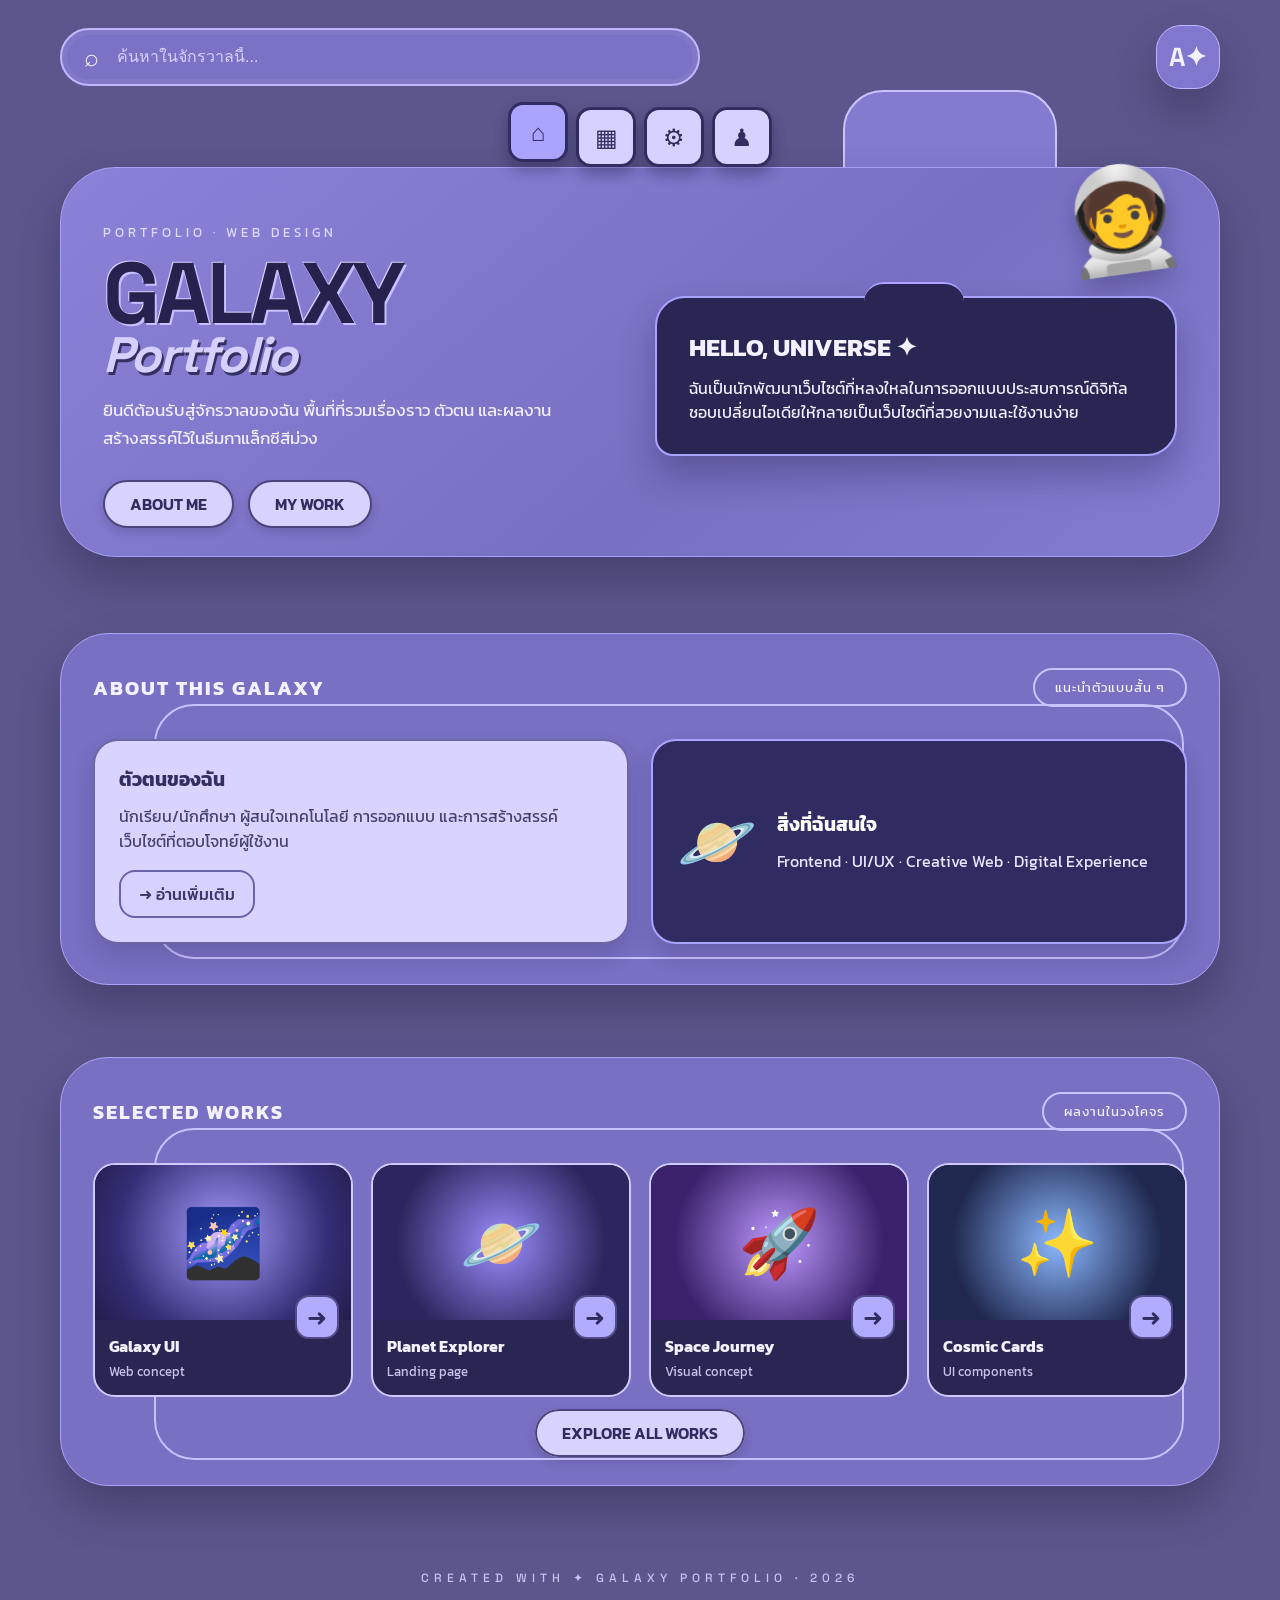
==== index.html @ 37b69501 "Add files via upload" ====
<!doctype html>
<html lang="th"><head><meta charset="utf-8"><meta name="viewport" content="width=device-width, initial-scale=1">
<title>Home | Galaxy Portfolio</title><meta name="description" content="A purple galaxy-inspired personal portfolio.">
<link rel="stylesheet" href="style.css"></head><body><div class="wrap"><div class="topbar"><label class="search"><span>⌕</span><input type="search" placeholder="ค้นหาในจักรวาลนี้..." aria-label="ค้นหา"></label><a class="brandmark" href="index.html" aria-label="หน้าแรก">A✦</a></div>
    <nav class="nav" aria-label="เมนูหลัก">
    <a class="active" href="index.html" title="Home">⌂</a>
    <a class="" href="about.html" title="About me">▦</a>
    <a class="" href="mywork.html" title="My work">⚙</a>
    <a href="about.html#contact" title="Contact">♟</a></nav>
<main>
<section class="hero">
<div><div class="eyebrow">PORTFOLIO · WEB DESIGN</div><h1>GALAXY<span>Portfolio</span></h1>
<p>ยินดีต้อนรับสู่จักรวาลของฉัน พื้นที่ที่รวมเรื่องราว ตัวตน และผลงานสร้างสรรค์ไว้ในธีมกาแล็กซีสีม่วง</p>
<div class="buttons"><a class="pill" href="about.html">ABOUT ME</a><a class="pill" href="mywork.html">MY WORK</a></div></div>
<div class="hero-card"><h2>HELLO, UNIVERSE ✦</h2><p>ฉันเป็นนักพัฒนาเว็บไซต์ที่หลงใหลในการออกแบบประสบการณ์ดิจิทัล ชอบเปลี่ยนไอเดียให้กลายเป็นเว็บไซต์ที่สวยงามและใช้งานง่าย</p></div>
<div class="astronaut" aria-hidden="true">🧑‍🚀</div>
</section>
<section class="section"><div class="section-head"><h2>ABOUT THIS GALAXY</h2><span class="outline-label">แนะนำตัวแบบสั้น ๆ</span></div>
<div class="feature-grid"><div class="bubble"><h3>ตัวตนของฉัน</h3><p>นักเรียน/นักศึกษา ผู้สนใจเทคโนโลยี การออกแบบ และการสร้างสรรค์เว็บไซต์ที่ตอบโจทย์ผู้ใช้งาน</p><a class="arrow-link" href="about.html">➜ อ่านเพิ่มเติม</a></div>
<div class="bubble dark feature"><span class="feature-icon">🪐</span><div><h3>สิ่งที่ฉันสนใจ</h3><p>Frontend · UI/UX · Creative Web · Digital Experience</p></div></div></div></section>
<section class="section"><div class="section-head"><h2>SELECTED WORKS</h2><span class="outline-label">ผลงานในวงโคจร</span></div>
<div class="gallery">
<article class="work-card"><div class="work-art">🌌</div><div class="work-info"><h3>Galaxy UI</h3><p>Web concept</p></div><a class="round-arrow" href="mywork.html" aria-label="ดูผลงาน">➜</a></article>
<article class="work-card"><div class="work-art">🪐</div><div class="work-info"><h3>Planet Explorer</h3><p>Landing page</p></div><a class="round-arrow" href="mywork.html" aria-label="ดูผลงาน">➜</a></article>
<article class="work-card"><div class="work-art">🚀</div><div class="work-info"><h3>Space Journey</h3><p>Visual concept</p></div><a class="round-arrow" href="mywork.html" aria-label="ดูผลงาน">➜</a></article>
<article class="work-card"><div class="work-art">✨</div><div class="work-info"><h3>Cosmic Cards</h3><p>UI components</p></div><a class="round-arrow" href="mywork.html" aria-label="ดูผลงาน">➜</a></article>
</div><div style="text-align:center;margin-top:24px"><a class="pill" href="mywork.html">EXPLORE ALL WORKS</a></div></section>
</main><footer>CREATED WITH ✦ GALAXY PORTFOLIO · <span data-year></span></footer></div><script src="script.js"></script></body></html>
---- style.css ----
@import url('https://fonts.googleapis.com/css2?family=Kanit:wght@300;400;500;600;700&family=Space+Grotesk:wght@400;500;600;700&display=swap');
:root{--bg:#5b568b;--panel:#827bd0;--panel2:#7770c3;--deep:#292653;--line:#c8c4ff;--text:#f3f0ff;--muted:#d4d0f3;--light:#d9d5ff;--shadow:0 22px 42px #28234c66}
*{box-sizing:border-box}html{scroll-behavior:smooth}body{margin:0;background:var(--bg);color:var(--text);font-family:'Kanit',sans-serif;overflow-x:hidden}
a{color:inherit;text-decoration:none}button{font:inherit;cursor:pointer}
.wrap{width:min(1160px,92%);margin:auto}.topbar{display:flex;align-items:center;gap:14px;padding:25px 0 18px}
.search{height:58px;flex:1;max-width:640px;border:2px solid #bdb8ff;border-radius:40px;background:#7a73c5;display:flex;align-items:center;padding:0 22px;box-shadow:inset 0 0 0 5px #ffffff0b}
.search span{font-size:25px;margin-right:16px}.search input{background:transparent;border:0;outline:0;color:white;width:100%;font-size:16px}.search input::placeholder{color:#d6d1ff}
.brandmark{margin-left:auto;width:64px;height:64px;border-radius:25px;background:#7f78ce;border:1px solid #bcb7ff;display:grid;place-items:center;font:700 26px 'Space Grotesk';box-shadow:var(--shadow)}
.nav{display:flex;gap:8px;justify-content:center;margin:0 auto;position:relative;z-index:5}.nav a{background:#d6d2ff;color:#302d60;width:60px;height:60px;border:3px solid #302d60;border-radius:15px;display:grid;place-items:center;font-size:24px;box-shadow:0 8px 14px #201d4660;transition:.2s}.nav a:hover,.nav a.active{transform:translateY(-5px);background:#aaa4ff}
.hero{position:relative;margin:0 0 76px;padding:55px 42px 28px;border-radius:55px;background:linear-gradient(140deg,#8982d8,#7770c2 60%,#827bd0);border:1px solid #a7a1f4;box-shadow:var(--shadow);min-height:390px;display:grid;grid-template-columns:1fr 1fr;gap:30px;align-items:center}
.hero:before{content:"";position:absolute;right:14%;top:-78px;width:210px;height:150px;border-radius:40px;background:var(--panel);border:2px solid var(--line);z-index:-1}
.eyebrow{letter-spacing:4px;font-size:13px;color:#dcd8ff;text-transform:uppercase}.hero h1{font:700 clamp(48px,7vw,86px)/.92 'Space Grotesk';letter-spacing:-4px;margin:12px 0 16px;color:#25234e;text-shadow:2px 2px #c5c0ff,-1px -1px #d7d2ff}.hero h1 span{display:block;color:#d5d0ff;font-style:italic;font-size:.58em;letter-spacing:-2px;text-shadow:2px 3px #34305f}
.hero p{max-width:500px;color:#f1edff;font-size:17px;line-height:1.65}.hero-card{background:var(--deep);border:2px solid #a9a3ff;border-radius:30px 30px 30px 18px;padding:30px 32px;box-shadow:0 20px 35px #25214d55;position:relative}.hero-card:before{content:"";position:absolute;top:-16px;left:40%;width:100px;height:25px;background:var(--deep);border-top:2px solid #a9a3ff;border-radius:20px 20px 0 0}
.hero-card h2{font-size:25px;margin:0 0 10px}.hero-card p{margin:0;font-size:16px;line-height:1.5}.buttons{display:flex;gap:14px;flex-wrap:wrap;margin-top:28px}.pill{padding:10px 25px;border-radius:30px;border:2px solid #4a467c;background:#d7d3ff;color:#302d60;font-weight:600;box-shadow:0 5px 10px #29244a30;transition:.2s}.pill:hover{transform:translateY(-3px);background:#fff}
.astronaut{position:absolute;right:3%;top:-25px;font-size:100px;filter:drop-shadow(0 12px 12px #29234d55);transform:rotate(-8deg)}
.section{position:relative;margin:0 0 72px;padding:34px 32px 40px;background:var(--panel2);border:1px solid #aaa4f5;border-radius:48px;box-shadow:var(--shadow)}.section:before{content:"";position:absolute;left:8%;right:3%;top:70px;bottom:25px;border:2px solid #c6c1ff;border-radius:40px;pointer-events:none}
.section-head{display:flex;align-items:center;justify-content:space-between;gap:20px;margin:0 0 32px;position:relative;z-index:1}.section-head h2{font-size:20px;letter-spacing:2px;margin:0}.outline-label{border:2px solid #c8c4ff;border-radius:30px;padding:8px 20px;text-align:center;font-size:13px;letter-spacing:1px}
.feature-grid{display:grid;grid-template-columns:1fr 1fr;gap:22px;position:relative;z-index:1}.bubble{background:#d8d4ff;color:#46416e;border:2px solid #6c66a7;border-radius:25px;padding:24px;line-height:1.55;box-shadow:0 12px 22px #29234d30}.bubble.dark{background:#302c61;color:#e8e4ff;border-color:#aaa4ff}.bubble h3{margin:0 0 10px;color:#312e62}.bubble p{margin:0}.bubble.dark h3{color:#fff}
.feature{display:flex;align-items:center;gap:20px}.feature-icon{font-size:64px;flex-shrink:0}.arrow-link{display:inline-flex;align-items:center;gap:10px;margin-top:16px;background:#d6d2ff;color:#3c3869;border:2px solid #6964a7;border-radius:16px;padding:10px 18px;font-weight:500}
.gallery{display:grid;grid-template-columns:repeat(4,1fr);gap:18px;position:relative;z-index:1}.work-card{background:#292653;border:2px solid #d0cbff;border-radius:22px;overflow:hidden;min-height:230px;position:relative;transition:.25s}.work-card:hover{transform:translateY(-6px)}.work-art{height:155px;display:grid;place-items:center;font-size:66px;background:radial-gradient(circle at 50% 45%,#a69dff,#342e76 68%,#211e4b)}.work-card:nth-child(2) .work-art{background:radial-gradient(circle,#9c8cff,#2b265d 70%)}.work-card:nth-child(3) .work-art{background:radial-gradient(circle,#bd9aff,#3c226d 70%)}.work-card:nth-child(4) .work-art{background:radial-gradient(circle,#8bb8ff,#20284f 70%)}.work-info{padding:14px}.work-info h3{margin:0;font-size:16px}.work-info p{margin:4px 0 0;color:#c6c1ed;font-size:13px}.round-arrow{position:absolute;right:12px;top:130px;background:#b2acff;color:#302c60;width:44px;height:44px;border-radius:14px;display:grid;place-items:center;font-size:24px;border:2px solid #514c87}
footer{text-align:center;padding:12px 0 40px;color:#c7c2f0;letter-spacing:5px;font:500 12px 'Space Grotesk'}
.about-layout{display:grid;grid-template-columns:.8fr 1.2fr;gap:26px;position:relative;z-index:1}.profile{background:#d8d4ff;color:#373362;border-radius:28px;padding:25px;text-align:center;border:2px solid #6c66a7}.avatar{width:150px;height:150px;margin:0 auto 16px;border-radius:50%;background:radial-gradient(circle at 35% 30%,#e6e2ff,#827bd0 65%,#322d64);border:5px solid #fff;display:grid;place-items:center;font-size:75px}.profile h2{margin:0}.profile p{margin:6px 0}.skills{display:flex;flex-wrap:wrap;gap:9px;margin-top:18px}.skills span{background:#332e65;color:#e8e4ff;border-radius:20px;padding:6px 12px;font-size:13px}.timeline{display:grid;gap:14px}.timeline article{background:#302c61;border:1px solid #a9a3ff;border-radius:22px;padding:20px}.timeline h3{margin:0 0 6px}.timeline p{margin:0;color:#d7d2ff;line-height:1.5}
.project-grid{grid-template-columns:repeat(3,1fr)}.project-grid .work-card{min-height:300px}.project-grid .work-art{height:200px;font-size:80px}
@media(max-width:760px){.topbar{padding-top:16px}.brandmark{width:52px;height:52px}.hero{grid-template-columns:1fr;padding:40px 24px 28px;border-radius:34px;margin-bottom:60px}.hero h1{font-size:60px}.hero-card{padding:24px}.astronaut{font-size:72px;right:4%;top:-30px}.section{padding:26px 18px 30px;border-radius:32px}.section-head{align-items:flex-start;flex-direction:column}.feature-grid,.about-layout{grid-template-columns:1fr}.gallery{grid-template-columns:repeat(2,1fr)}.project-grid{grid-template-columns:1fr 1fr}.section:before{top:95px}.nav a{width:53px;height:53px}.work-card{min-height:210px}}
@media(max-width:440px){.search{height:50px;padding:0 14px}.search span{margin-right:8px}.hero h1{font-size:48px;letter-spacing:-2px}.gallery,.project-grid{grid-template-columns:1fr 1fr}.work-art{height:125px}.work-card{min-height:190px}.feature{align-items:flex-start}.feature-icon{font-size:45px}}
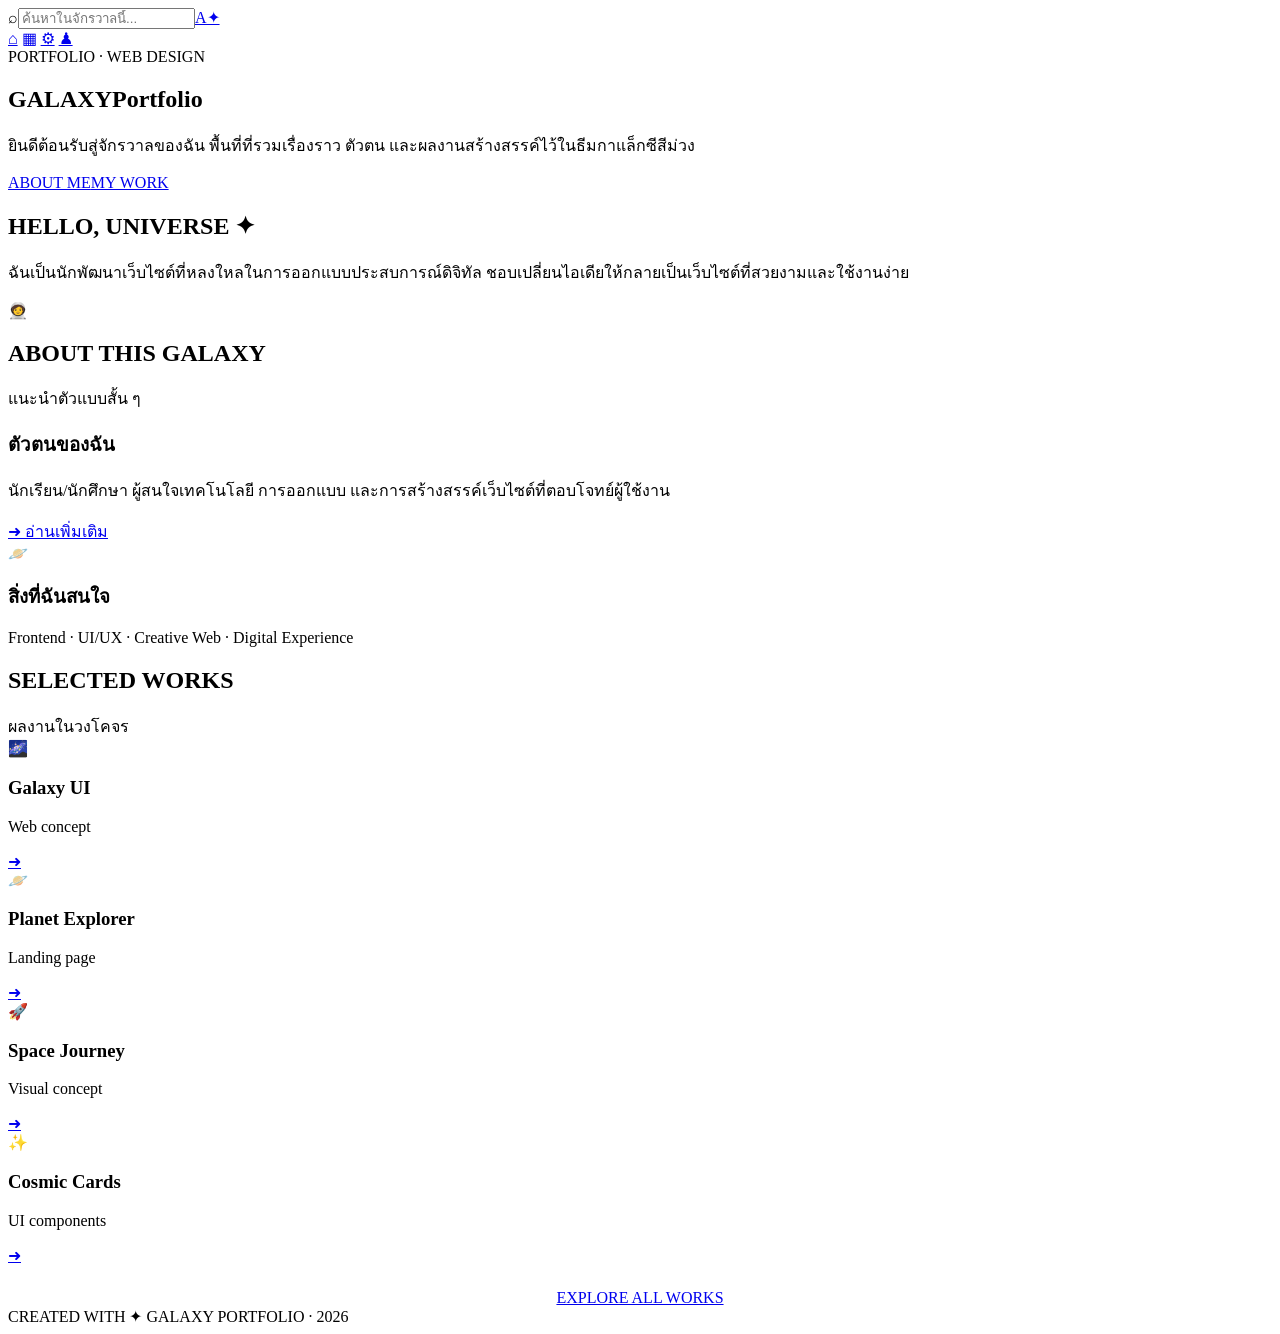
==== commit 6a972089: "Add files via upload" ====
--- a/style.css
+++ b/style.css
@@ -1,25 +1,20 @@
-@import url('https://fonts.googleapis.com/css2?family=Kanit:wght@300;400;500;600;700&family=Space+Grotesk:wght@400;500;600;700&display=swap');
-:root{--bg:#5b568b;--panel:#827bd0;--panel2:#7770c3;--deep:#292653;--line:#c8c4ff;--text:#f3f0ff;--muted:#d4d0f3;--light:#d9d5ff;--shadow:0 22px 42px #28234c66}
-*{box-sizing:border-box}html{scroll-behavior:smooth}body{margin:0;background:var(--bg);color:var(--text);font-family:'Kanit',sans-serif;overflow-x:hidden}
-a{color:inherit;text-decoration:none}button{font:inherit;cursor:pointer}
-.wrap{width:min(1160px,92%);margin:auto}.topbar{display:flex;align-items:center;gap:14px;padding:25px 0 18px}
-.search{height:58px;flex:1;max-width:640px;border:2px solid #bdb8ff;border-radius:40px;background:#7a73c5;display:flex;align-items:center;padding:0 22px;box-shadow:inset 0 0 0 5px #ffffff0b}
-.search span{font-size:25px;margin-right:16px}.search input{background:transparent;border:0;outline:0;color:white;width:100%;font-size:16px}.search input::placeholder{color:#d6d1ff}
-.brandmark{margin-left:auto;width:64px;height:64px;border-radius:25px;background:#7f78ce;border:1px solid #bcb7ff;display:grid;place-items:center;font:700 26px 'Space Grotesk';box-shadow:var(--shadow)}
-.nav{display:flex;gap:8px;justify-content:center;margin:0 auto;position:relative;z-index:5}.nav a{background:#d6d2ff;color:#302d60;width:60px;height:60px;border:3px solid #302d60;border-radius:15px;display:grid;place-items:center;font-size:24px;box-shadow:0 8px 14px #201d4660;transition:.2s}.nav a:hover,.nav a.active{transform:translateY(-5px);background:#aaa4ff}
-.hero{position:relative;margin:0 0 76px;padding:55px 42px 28px;border-radius:55px;background:linear-gradient(140deg,#8982d8,#7770c2 60%,#827bd0);border:1px solid #a7a1f4;box-shadow:var(--shadow);min-height:390px;display:grid;grid-template-columns:1fr 1fr;gap:30px;align-items:center}
-.hero:before{content:"";position:absolute;right:14%;top:-78px;width:210px;height:150px;border-radius:40px;background:var(--panel);border:2px solid var(--line);z-index:-1}
-.eyebrow{letter-spacing:4px;font-size:13px;color:#dcd8ff;text-transform:uppercase}.hero h1{font:700 clamp(48px,7vw,86px)/.92 'Space Grotesk';letter-spacing:-4px;margin:12px 0 16px;color:#25234e;text-shadow:2px 2px #c5c0ff,-1px -1px #d7d2ff}.hero h1 span{display:block;color:#d5d0ff;font-style:italic;font-size:.58em;letter-spacing:-2px;text-shadow:2px 3px #34305f}
-.hero p{max-width:500px;color:#f1edff;font-size:17px;line-height:1.65}.hero-card{background:var(--deep);border:2px solid #a9a3ff;border-radius:30px 30px 30px 18px;padding:30px 32px;box-shadow:0 20px 35px #25214d55;position:relative}.hero-card:before{content:"";position:absolute;top:-16px;left:40%;width:100px;height:25px;background:var(--deep);border-top:2px solid #a9a3ff;border-radius:20px 20px 0 0}
-.hero-card h2{font-size:25px;margin:0 0 10px}.hero-card p{margin:0;font-size:16px;line-height:1.5}.buttons{display:flex;gap:14px;flex-wrap:wrap;margin-top:28px}.pill{padding:10px 25px;border-radius:30px;border:2px solid #4a467c;background:#d7d3ff;color:#302d60;font-weight:600;box-shadow:0 5px 10px #29244a30;transition:.2s}.pill:hover{transform:translateY(-3px);background:#fff}
-.astronaut{position:absolute;right:3%;top:-25px;font-size:100px;filter:drop-shadow(0 12px 12px #29234d55);transform:rotate(-8deg)}
-.section{position:relative;margin:0 0 72px;padding:34px 32px 40px;background:var(--panel2);border:1px solid #aaa4f5;border-radius:48px;box-shadow:var(--shadow)}.section:before{content:"";position:absolute;left:8%;right:3%;top:70px;bottom:25px;border:2px solid #c6c1ff;border-radius:40px;pointer-events:none}
-.section-head{display:flex;align-items:center;justify-content:space-between;gap:20px;margin:0 0 32px;position:relative;z-index:1}.section-head h2{font-size:20px;letter-spacing:2px;margin:0}.outline-label{border:2px solid #c8c4ff;border-radius:30px;padding:8px 20px;text-align:center;font-size:13px;letter-spacing:1px}
-.feature-grid{display:grid;grid-template-columns:1fr 1fr;gap:22px;position:relative;z-index:1}.bubble{background:#d8d4ff;color:#46416e;border:2px solid #6c66a7;border-radius:25px;padding:24px;line-height:1.55;box-shadow:0 12px 22px #29234d30}.bubble.dark{background:#302c61;color:#e8e4ff;border-color:#aaa4ff}.bubble h3{margin:0 0 10px;color:#312e62}.bubble p{margin:0}.bubble.dark h3{color:#fff}
-.feature{display:flex;align-items:center;gap:20px}.feature-icon{font-size:64px;flex-shrink:0}.arrow-link{display:inline-flex;align-items:center;gap:10px;margin-top:16px;background:#d6d2ff;color:#3c3869;border:2px solid #6964a7;border-radius:16px;padding:10px 18px;font-weight:500}
-.gallery{display:grid;grid-template-columns:repeat(4,1fr);gap:18px;position:relative;z-index:1}.work-card{background:#292653;border:2px solid #d0cbff;border-radius:22px;overflow:hidden;min-height:230px;position:relative;transition:.25s}.work-card:hover{transform:translateY(-6px)}.work-art{height:155px;display:grid;place-items:center;font-size:66px;background:radial-gradient(circle at 50% 45%,#a69dff,#342e76 68%,#211e4b)}.work-card:nth-child(2) .work-art{background:radial-gradient(circle,#9c8cff,#2b265d 70%)}.work-card:nth-child(3) .work-art{background:radial-gradient(circle,#bd9aff,#3c226d 70%)}.work-card:nth-child(4) .work-art{background:radial-gradient(circle,#8bb8ff,#20284f 70%)}.work-info{padding:14px}.work-info h3{margin:0;font-size:16px}.work-info p{margin:4px 0 0;color:#c6c1ed;font-size:13px}.round-arrow{position:absolute;right:12px;top:130px;background:#b2acff;color:#302c60;width:44px;height:44px;border-radius:14px;display:grid;place-items:center;font-size:24px;border:2px solid #514c87}
-footer{text-align:center;padding:12px 0 40px;color:#c7c2f0;letter-spacing:5px;font:500 12px 'Space Grotesk'}
-.about-layout{display:grid;grid-template-columns:.8fr 1.2fr;gap:26px;position:relative;z-index:1}.profile{background:#d8d4ff;color:#373362;border-radius:28px;padding:25px;text-align:center;border:2px solid #6c66a7}.avatar{width:150px;height:150px;margin:0 auto 16px;border-radius:50%;background:radial-gradient(circle at 35% 30%,#e6e2ff,#827bd0 65%,#322d64);border:5px solid #fff;display:grid;place-items:center;font-size:75px}.profile h2{margin:0}.profile p{margin:6px 0}.skills{display:flex;flex-wrap:wrap;gap:9px;margin-top:18px}.skills span{background:#332e65;color:#e8e4ff;border-radius:20px;padding:6px 12px;font-size:13px}.timeline{display:grid;gap:14px}.timeline article{background:#302c61;border:1px solid #a9a3ff;border-radius:22px;padding:20px}.timeline h3{margin:0 0 6px}.timeline p{margin:0;color:#d7d2ff;line-height:1.5}
-.project-grid{grid-template-columns:repeat(3,1fr)}.project-grid .work-card{min-height:300px}.project-grid .work-art{height:200px;font-size:80px}
-@media(max-width:760px){.topbar{padding-top:16px}.brandmark{width:52px;height:52px}.hero{grid-template-columns:1fr;padding:40px 24px 28px;border-radius:34px;margin-bottom:60px}.hero h1{font-size:60px}.hero-card{padding:24px}.astronaut{font-size:72px;right:4%;top:-30px}.section{padding:26px 18px 30px;border-radius:32px}.section-head{align-items:flex-start;flex-direction:column}.feature-grid,.about-layout{grid-template-columns:1fr}.gallery{grid-template-columns:repeat(2,1fr)}.project-grid{grid-template-columns:1fr 1fr}.section:before{top:95px}.nav a{width:53px;height:53px}.work-card{min-height:210px}}
-@media(max-width:440px){.search{height:50px;padding:0 14px}.search span{margin-right:8px}.hero h1{font-size:48px;letter-spacing:-2px}.gallery,.project-grid{grid-template-columns:1fr 1fr}.work-art{height:125px}.work-card{min-height:190px}.feature{align-items:flex-start}.feature-icon{font-size:45px}}+
+.avatar {
+  width: 150px;
+  height: 150px;
+  margin: 0 auto 16px;
+  border-radius: 50%;
+  background: radial-gradient(circle at 35% 30%, #e6e2ff, #827bd0 65%, #322d64);
+  border: 5px solid #fff;
+  display: grid;
+  place-items: center;
+  overflow: hidden;
+}
+.avatar img {
+  display: block;
+  width: 100%;
+  height: 100%;
+  object-fit: cover;
+  object-position: center 35%;
+  border-radius: 50%;
+}
